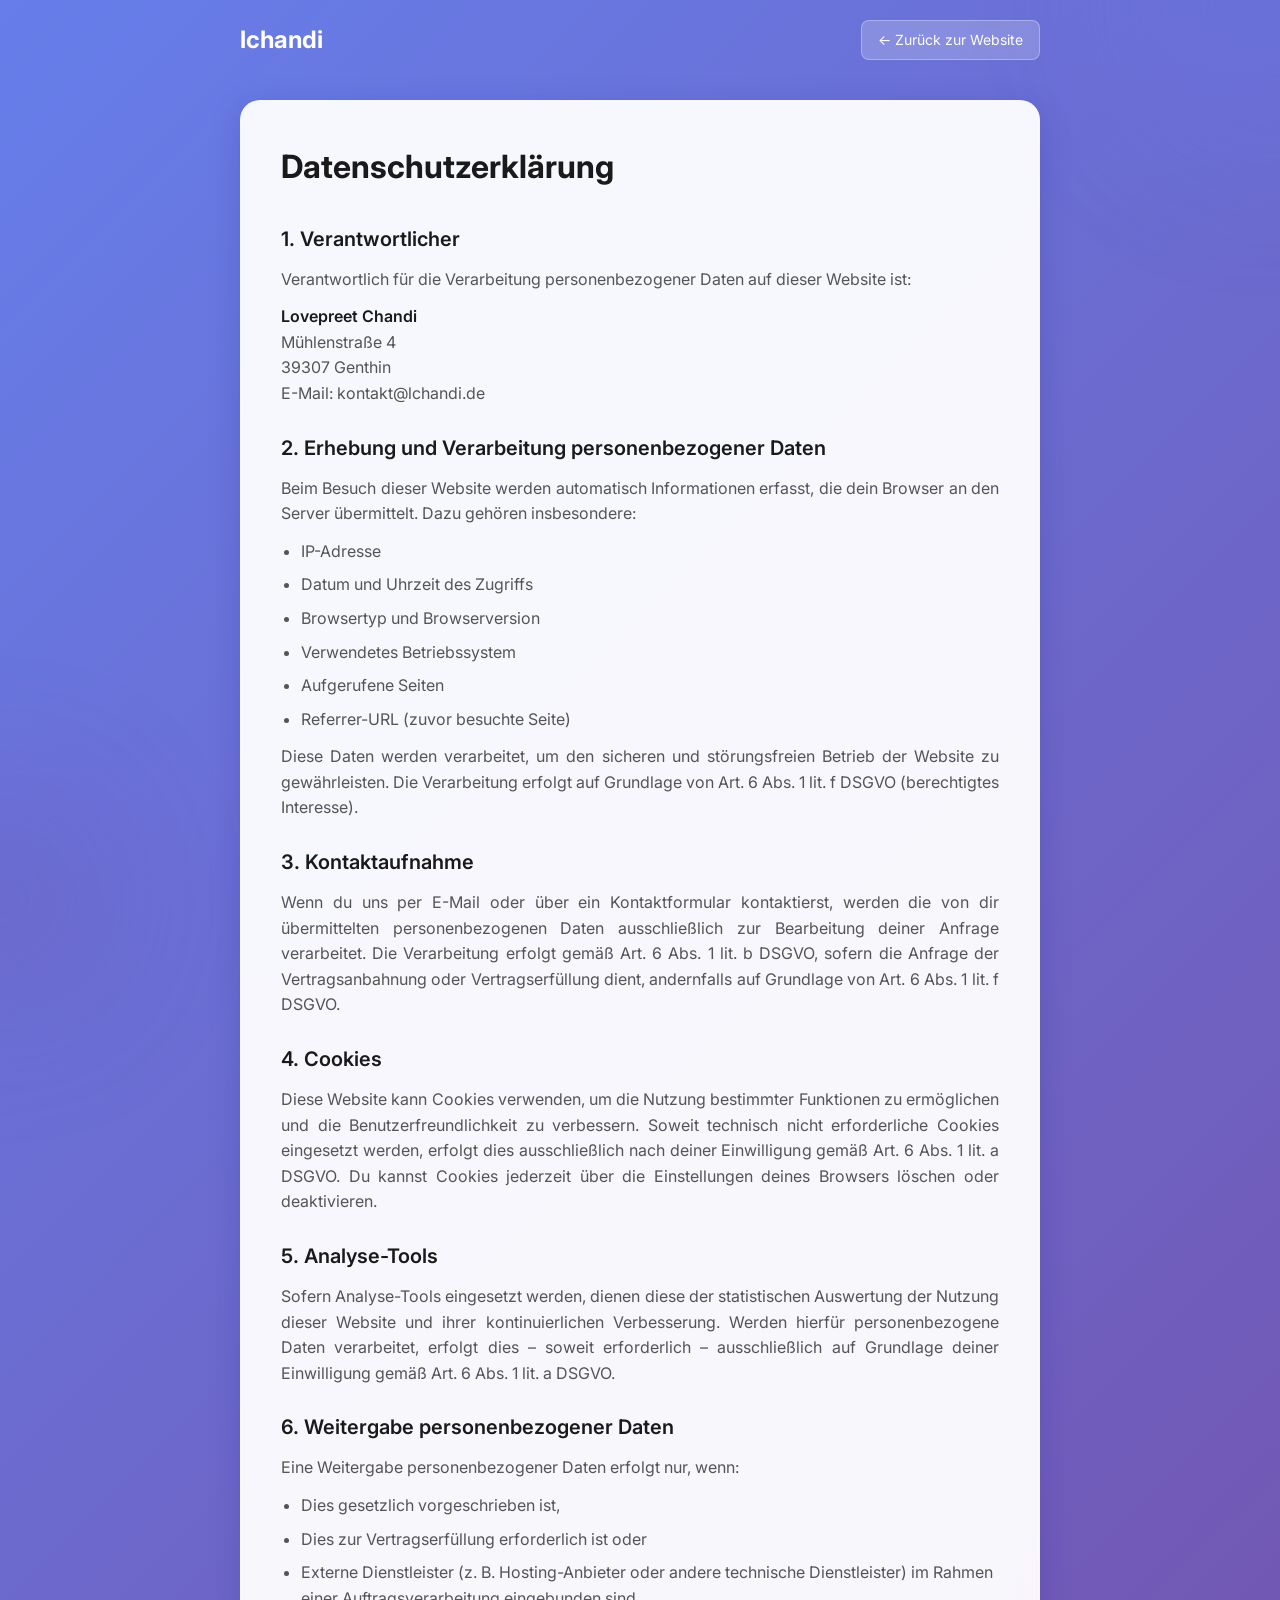
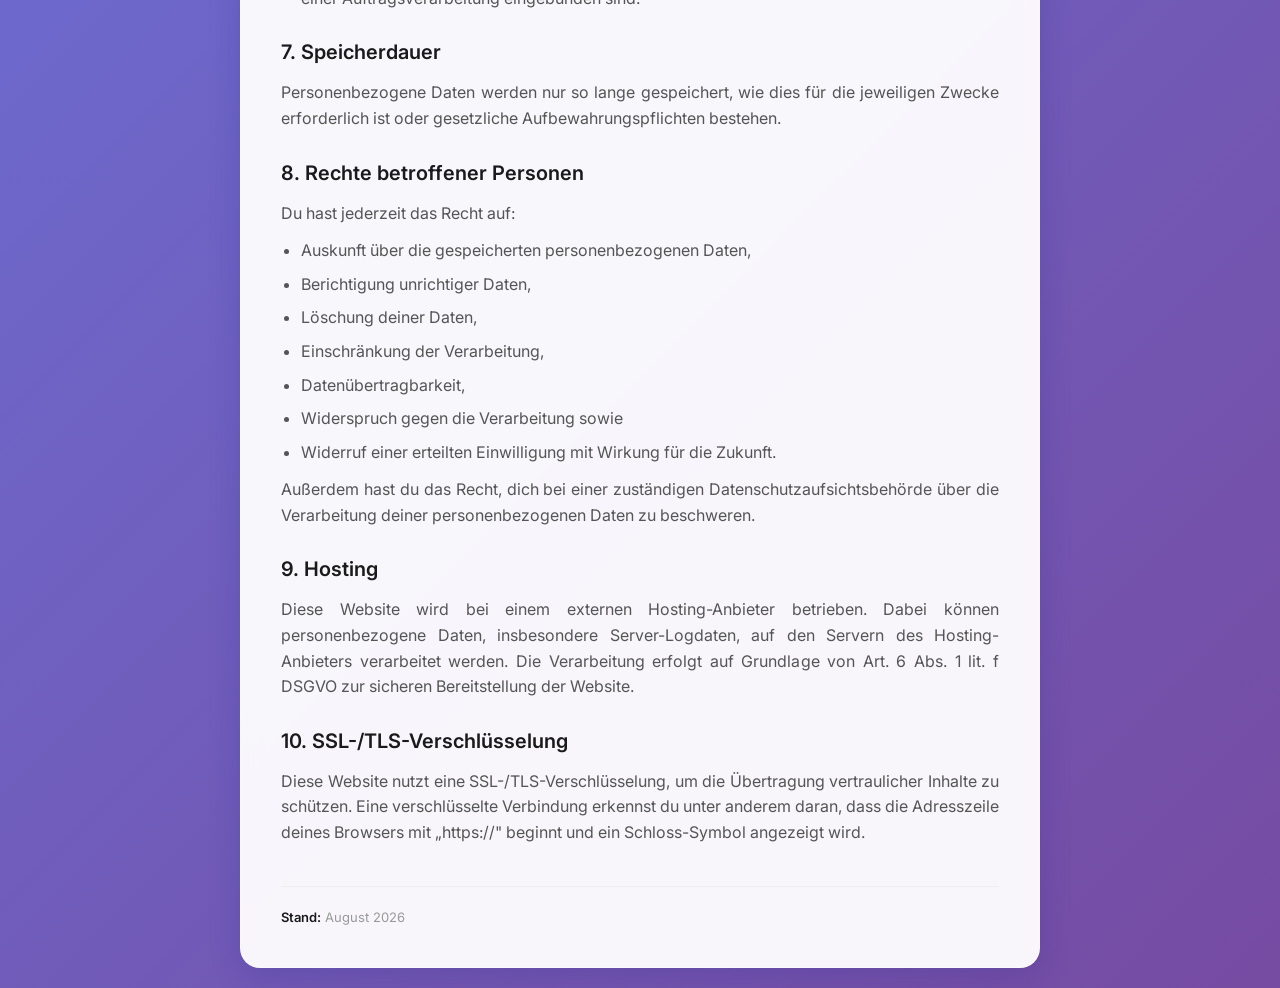
==== datenschutz.html @ f1646fcd "Add files via upload" ====
<!DOCTYPE html>
<html lang="de">
<head>
<meta charset="UTF-8">
<meta name="viewport" content="width=device-width, initial-scale=1.0">
<title>Datenschutzerklärung - LChandi</title>
<link rel="icon" type="image/png" href="Oily-APP-Icon.png">
<link href="https://fonts.googleapis.com/css2?family=Inter:wght@300;400;600;700&display=swap" rel="stylesheet">
<style>
* {
  margin: 0;
  padding: 0;
  box-sizing: border-box;
}

body {
  font-family: 'Inter', sans-serif;
  background: linear-gradient(135deg, #667eea 0%, #764ba2 100%);
  min-height: 100vh;
  padding: 20px;
  color: #333;
  line-height: 1.6;
}

.bg-orb {
  position: fixed;
  border-radius: 50%;
  filter: blur(80px);
  opacity: 0.3;
  z-index: -1;
  pointer-events: none;
}

.orb-1 {
  width: 300px;
  height: 300px;
  background: #667eea;
  top: -150px;
  right: -150px;
  animation: float 6s ease-in-out infinite;
}

.orb-2 {
  width: 200px;
  height: 200px;
  background: #764ba2;
  bottom: -100px;
  left: -100px;
  animation: float 8s ease-in-out infinite reverse;
}

@keyframes float {
  0%, 100% { transform: translateY(0px); }
  50% { transform: translateY(20px); }
}

header {
  margin-bottom: 40px;
}

.header-content {
  max-width: 800px;
  margin: 0 auto;
  display: flex;
  justify-content: space-between;
  align-items: center;
}

.logo {
  font-size: 24px;
  font-weight: 700;
  color: white;
  text-decoration: none;
  transition: opacity 0.2s;
}

.logo:hover {
  opacity: 0.8;
}

.back-link {
  background: rgba(255, 255, 255, 0.2);
  backdrop-filter: blur(10px);
  border: 1px solid rgba(255, 255, 255, 0.3);
  color: white;
  padding: 8px 16px;
  border-radius: 8px;
  text-decoration: none;
  font-size: 14px;
  transition: all 0.3s;
  cursor: pointer;
}

.back-link:hover {
  background: rgba(255, 255, 255, 0.3);
  transform: translateX(-4px);
}

.container {
  max-width: 800px;
  margin: 0 auto;
  background: rgba(255, 255, 255, 0.95);
  backdrop-filter: blur(10px);
  border: 1px solid rgba(255, 255, 255, 0.3);
  border-radius: 20px;
  padding: 40px;
  box-shadow: 0 8px 32px 0 rgba(31, 38, 135, 0.2);
}

h1 {
  font-size: 32px;
  margin-bottom: 30px;
  color: #1a1a1a;
}

h2 {
  font-size: 20px;
  margin-top: 25px;
  margin-bottom: 12px;
  color: #1a1a1a;
  font-weight: 600;
}

h3 {
  font-size: 16px;
  margin-top: 15px;
  margin-bottom: 8px;
  color: #333;
}

p {
  margin-bottom: 12px;
  text-align: justify;
  color: #555;
}

ul {
  margin-left: 20px;
  margin-bottom: 12px;
}

li {
  margin-bottom: 8px;
  color: #555;
}

strong {
  color: #1a1a1a;
  font-weight: 600;
}

.last-updated {
  margin-top: 40px;
  padding-top: 20px;
  border-top: 1px solid #eee;
  font-size: 13px;
  color: #999;
}

@media (max-width: 600px) {
  .container {
    padding: 25px;
    border-radius: 16px;
  }

  h1 {
    font-size: 24px;
  }

  h2 {
    font-size: 18px;
  }

  .header-content {
    flex-direction: column;
    gap: 15px;
  }
}
</style>
</head>
<body>

<div class="bg-orb orb-1"></div>
<div class="bg-orb orb-2"></div>

<header>
<div class="header-content">
<a href="/" class="logo">lchandi</a>
<a href="/" class="back-link">← Zurück zur Website</a>
</div>
</header>

<div class="container">
<h1>Datenschutzerklärung</h1>

<h2>1. Verantwortlicher</h2>
<p>Verantwortlich für die Verarbeitung personenbezogener Daten auf dieser Website ist:</p>
<p>
<strong>Lovepreet Chandi</strong><br>
Mühlenstraße 4<br>
39307 Genthin<br>
E-Mail: kontakt@lchandi.de
</p>

<h2>2. Erhebung und Verarbeitung personenbezogener Daten</h2>
<p>Beim Besuch dieser Website werden automatisch Informationen erfasst, die dein Browser an den Server übermittelt. Dazu gehören insbesondere:</p>
<ul>
<li>IP-Adresse</li>
<li>Datum und Uhrzeit des Zugriffs</li>
<li>Browsertyp und Browserversion</li>
<li>Verwendetes Betriebssystem</li>
<li>Aufgerufene Seiten</li>
<li>Referrer-URL (zuvor besuchte Seite)</li>
</ul>
<p>Diese Daten werden verarbeitet, um den sicheren und störungsfreien Betrieb der Website zu gewährleisten. Die Verarbeitung erfolgt auf Grundlage von Art. 6 Abs. 1 lit. f DSGVO (berechtigtes Interesse).</p>

<h2>3. Kontaktaufnahme</h2>
<p>Wenn du uns per E-Mail oder über ein Kontaktformular kontaktierst, werden die von dir übermittelten personenbezogenen Daten ausschließlich zur Bearbeitung deiner Anfrage verarbeitet. Die Verarbeitung erfolgt gemäß Art. 6 Abs. 1 lit. b DSGVO, sofern die Anfrage der Vertragsanbahnung oder Vertragserfüllung dient, andernfalls auf Grundlage von Art. 6 Abs. 1 lit. f DSGVO.</p>

<h2>4. Cookies</h2>
<p>Diese Website kann Cookies verwenden, um die Nutzung bestimmter Funktionen zu ermöglichen und die Benutzerfreundlichkeit zu verbessern. Soweit technisch nicht erforderliche Cookies eingesetzt werden, erfolgt dies ausschließlich nach deiner Einwilligung gemäß Art. 6 Abs. 1 lit. a DSGVO. Du kannst Cookies jederzeit über die Einstellungen deines Browsers löschen oder deaktivieren.</p>

<h2>5. Analyse-Tools</h2>
<p>Sofern Analyse-Tools eingesetzt werden, dienen diese der statistischen Auswertung der Nutzung dieser Website und ihrer kontinuierlichen Verbesserung. Werden hierfür personenbezogene Daten verarbeitet, erfolgt dies – soweit erforderlich – ausschließlich auf Grundlage deiner Einwilligung gemäß Art. 6 Abs. 1 lit. a DSGVO.</p>

<h2>6. Weitergabe personenbezogener Daten</h2>
<p>Eine Weitergabe personenbezogener Daten erfolgt nur, wenn:</p>
<ul>
<li>Dies gesetzlich vorgeschrieben ist,</li>
<li>Dies zur Vertragserfüllung erforderlich ist oder</li>
<li>Externe Dienstleister (z. B. Hosting-Anbieter oder andere technische Dienstleister) im Rahmen einer Auftragsverarbeitung eingebunden sind.</li>
</ul>

<h2>7. Speicherdauer</h2>
<p>Personenbezogene Daten werden nur so lange gespeichert, wie dies für die jeweiligen Zwecke erforderlich ist oder gesetzliche Aufbewahrungspflichten bestehen.</p>

<h2>8. Rechte betroffener Personen</h2>
<p>Du hast jederzeit das Recht auf:</p>
<ul>
<li>Auskunft über die gespeicherten personenbezogenen Daten,</li>
<li>Berichtigung unrichtiger Daten,</li>
<li>Löschung deiner Daten,</li>
<li>Einschränkung der Verarbeitung,</li>
<li>Datenübertragbarkeit,</li>
<li>Widerspruch gegen die Verarbeitung sowie</li>
<li>Widerruf einer erteilten Einwilligung mit Wirkung für die Zukunft.</li>
</ul>
<p>Außerdem hast du das Recht, dich bei einer zuständigen Datenschutzaufsichtsbehörde über die Verarbeitung deiner personenbezogenen Daten zu beschweren.</p>

<h2>9. Hosting</h2>
<p>Diese Website wird bei einem externen Hosting-Anbieter betrieben. Dabei können personenbezogene Daten, insbesondere Server-Logdaten, auf den Servern des Hosting-Anbieters verarbeitet werden. Die Verarbeitung erfolgt auf Grundlage von Art. 6 Abs. 1 lit. f DSGVO zur sicheren Bereitstellung der Website.</p>

<h2>10. SSL-/TLS-Verschlüsselung</h2>
<p>Diese Website nutzt eine SSL-/TLS-Verschlüsselung, um die Übertragung vertraulicher Inhalte zu schützen. Eine verschlüsselte Verbindung erkennst du unter anderem daran, dass die Adresszeile deines Browsers mit „https://" beginnt und ein Schloss-Symbol angezeigt wird.</p>

<div class="last-updated">
<strong>Stand:</strong> August 2026
</div>
</div>

</body>
</html>
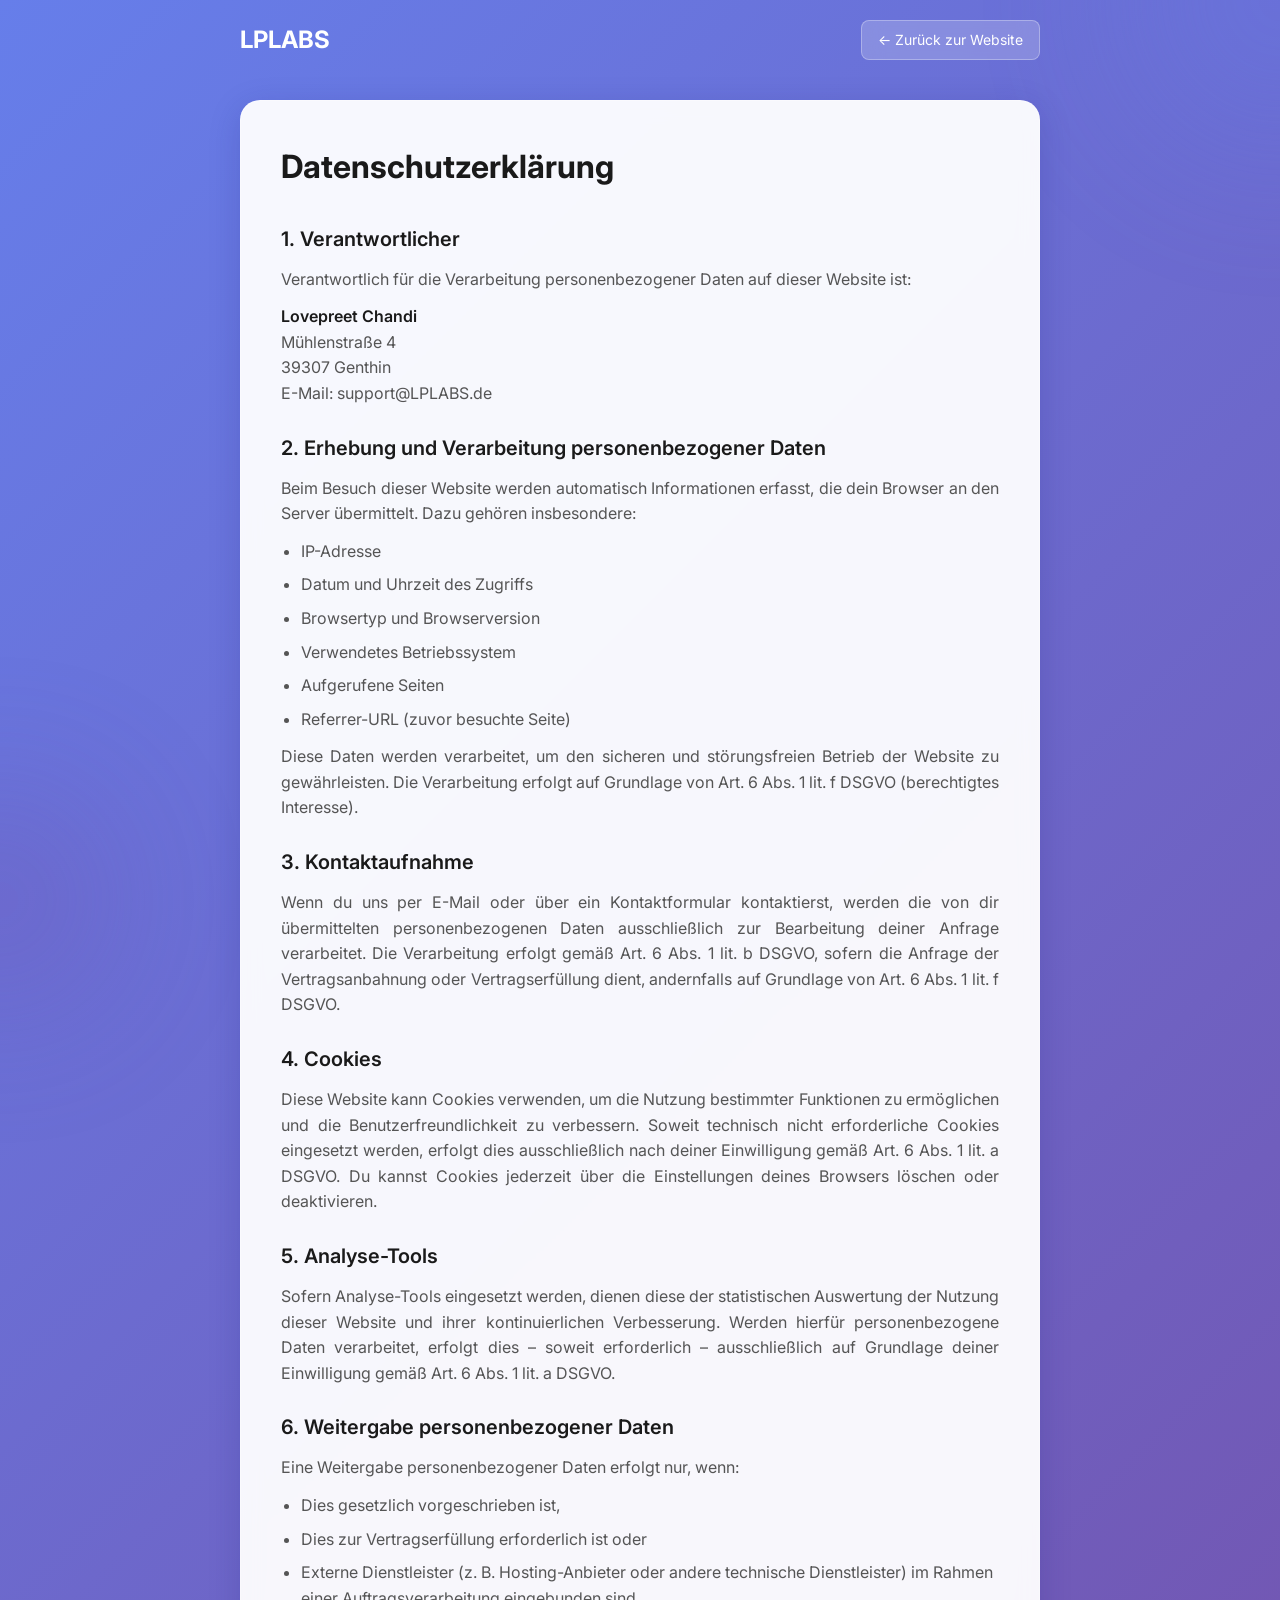
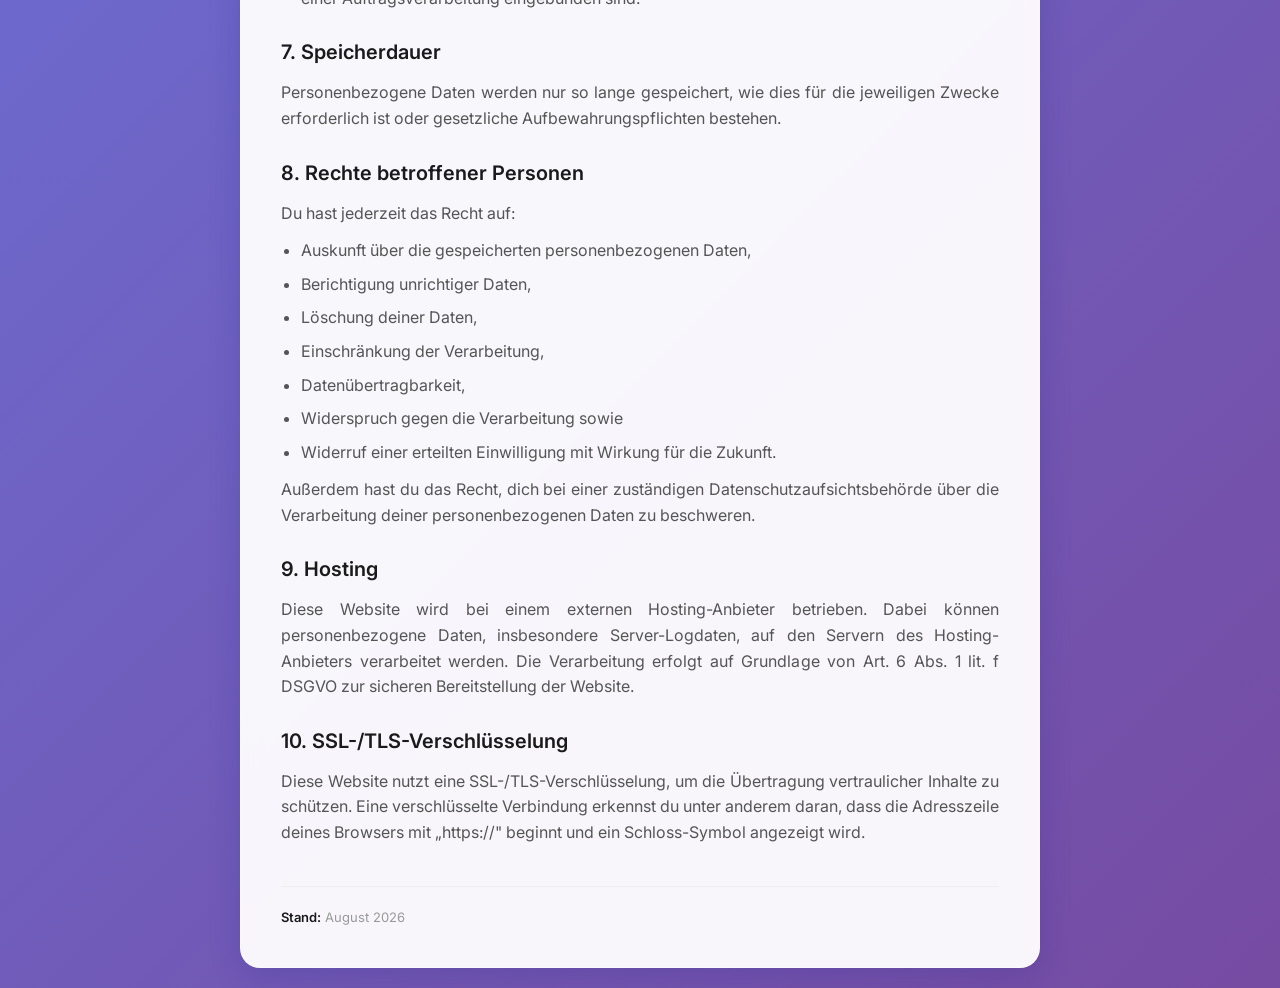
==== commit e50ec790: "Update datenschutz.html" ====
--- a/datenschutz.html
+++ b/datenschutz.html
@@ -3,7 +3,7 @@
 <head>
 <meta charset="UTF-8">
 <meta name="viewport" content="width=device-width, initial-scale=1.0">
-<title>Datenschutzerklärung - LChandi</title>
+<title>Datenschutzerklärung - LPLABS</title>
 <link rel="icon" type="image/png" href="Oily-APP-Icon.png">
 <link href="https://fonts.googleapis.com/css2?family=Inter:wght@300;400;600;700&display=swap" rel="stylesheet">
 <style>
@@ -185,7 +185,7 @@
 
 <header>
 <div class="header-content">
-<a href="/" class="logo">lchandi</a>
+<a href="/" class="logo">LPLABS</a>
 <a href="/" class="back-link">← Zurück zur Website</a>
 </div>
 </header>
@@ -199,7 +199,7 @@
 <strong>Lovepreet Chandi</strong><br>
 Mühlenstraße 4<br>
 39307 Genthin<br>
-E-Mail: kontakt@lchandi.de
+E-Mail: support@LPLABS.de
 </p>
 
 <h2>2. Erhebung und Verarbeitung personenbezogener Daten</h2>
